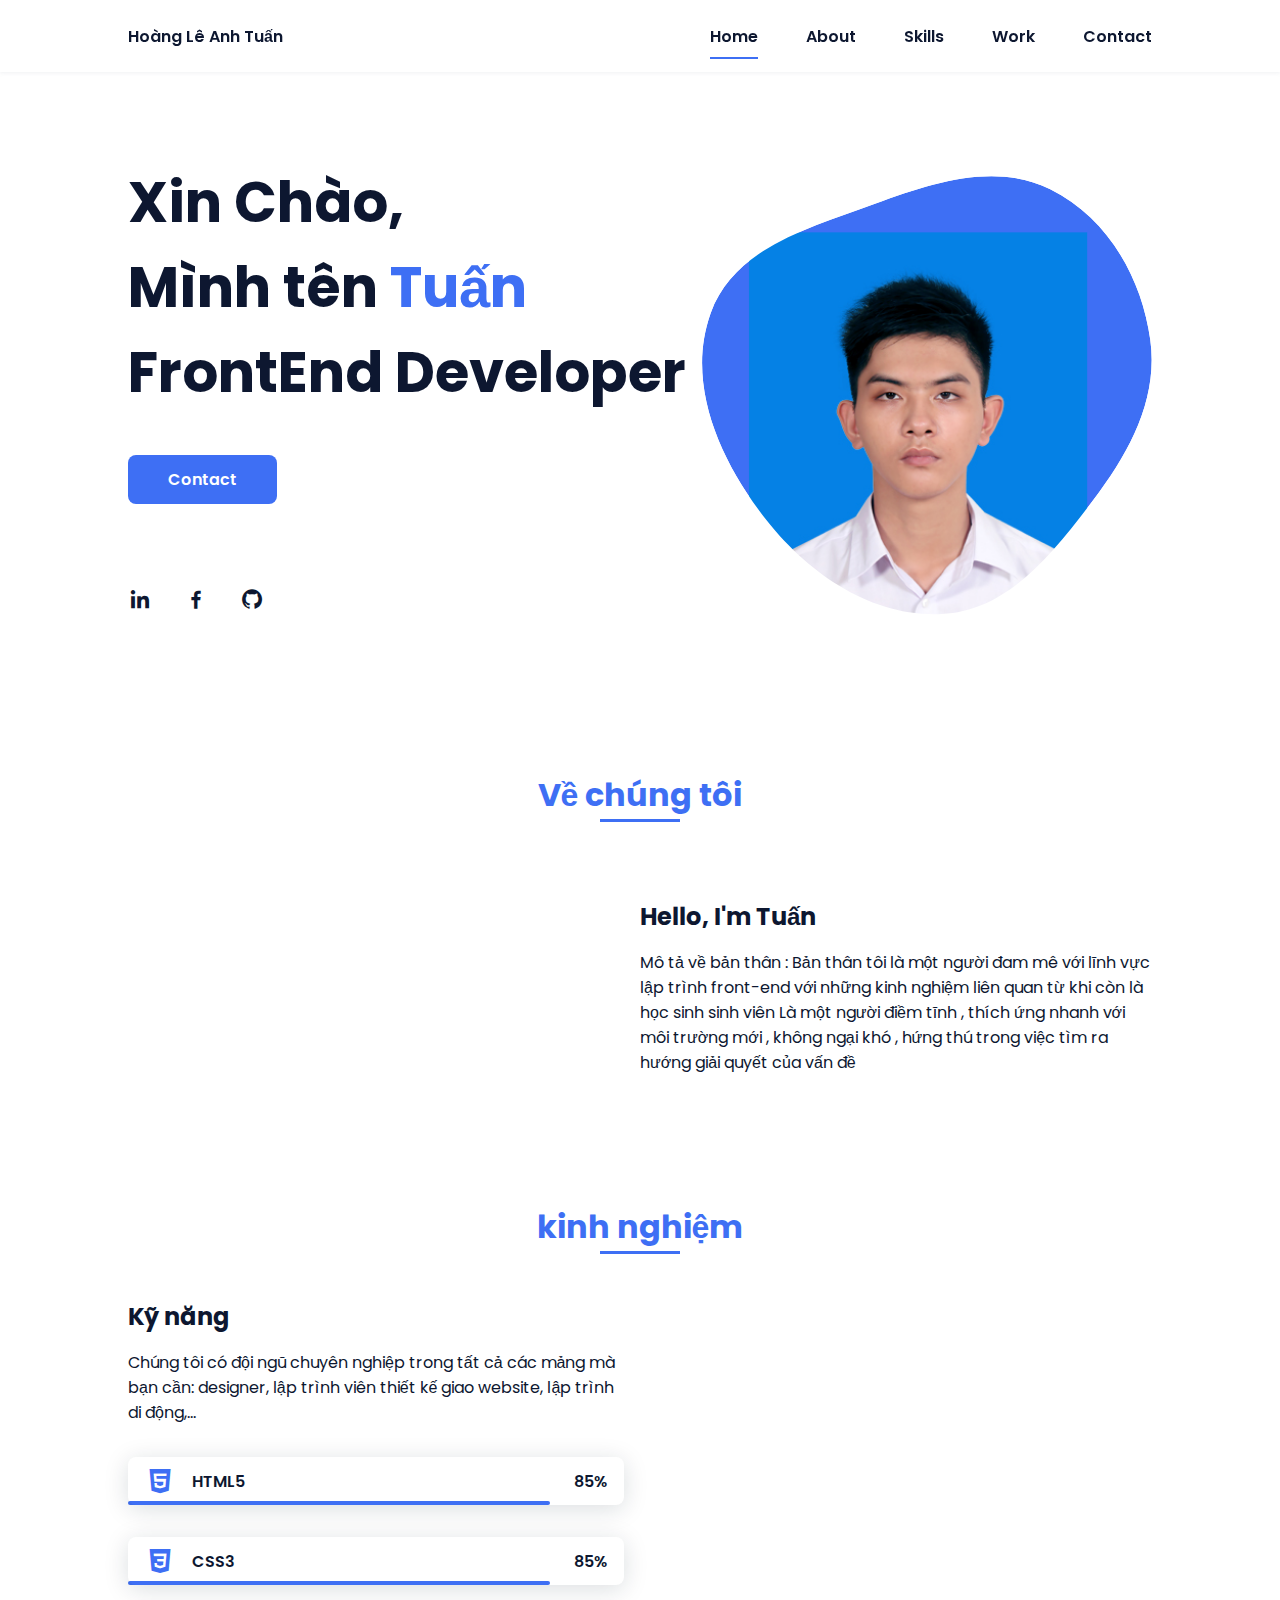
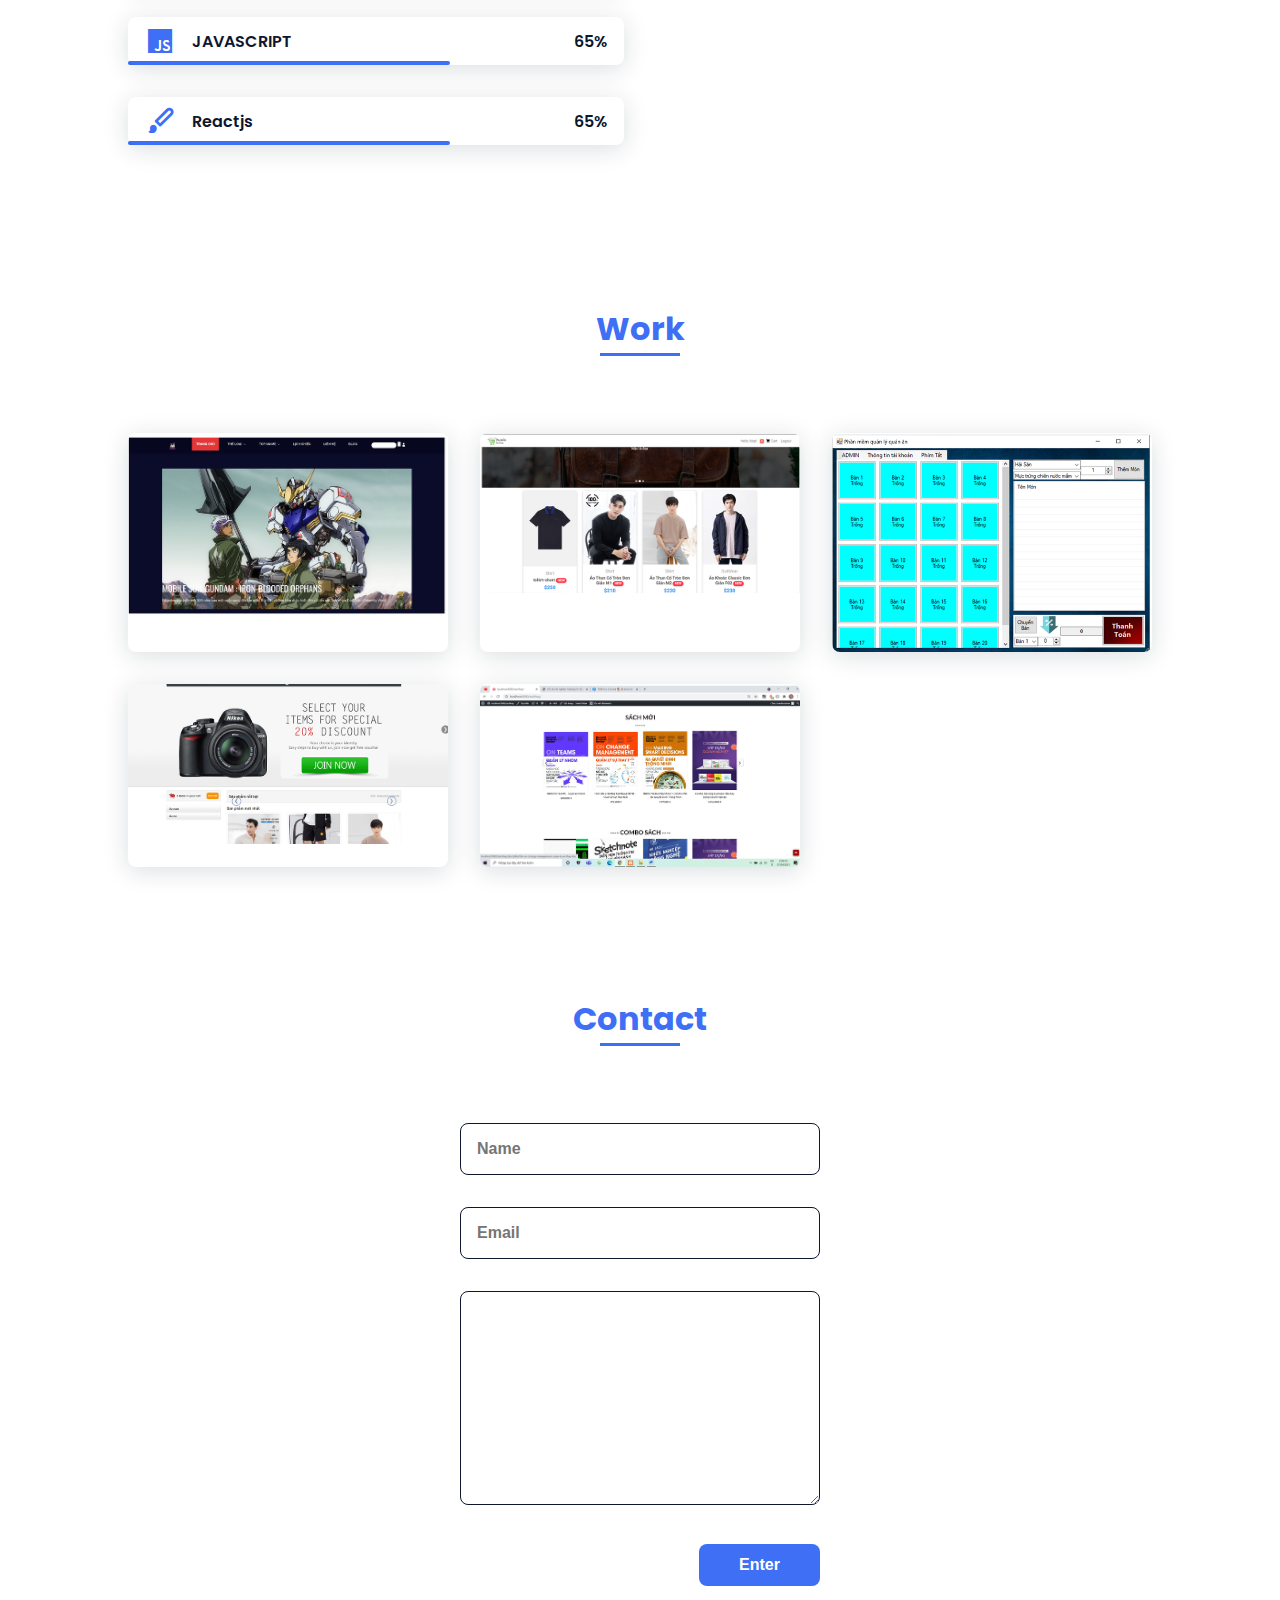
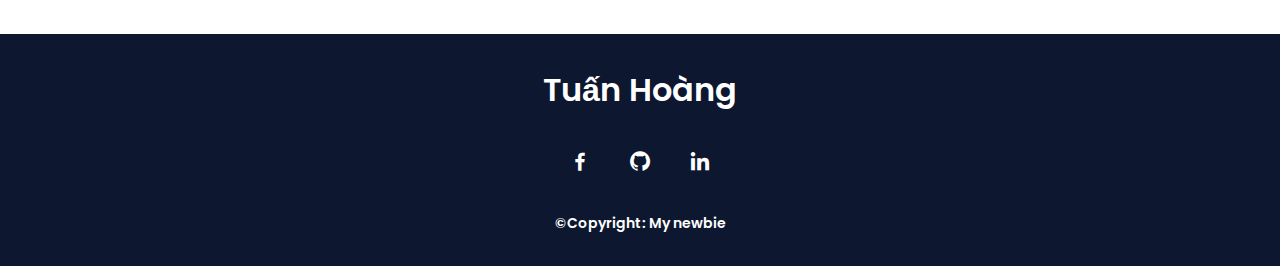
==== assets/index.html @ 3d963ea3 "fix file .html" ====
<!DOCTYPE html>
<html lang="en">
  <head>
    <meta charset="UTF-8" />
    <meta name="viewport" content="width=device-width, initial-scale=1.0" />
    <link rel="stylesheet" href="../assets/css/styles.css" />
    <link
      rel="shortcut icon"
      type="image/jpg"
      href="../assets/img/favicon.jpg"
    />
    <!-- =====BOX ICONS===== -->
    <link
      href="https://cdn.jsdelivr.net/npm/boxicons@2.0.5/css/boxicons.min.css"
      rel="stylesheet"
    />
    <title>Portfolio website complete</title>
  </head>
  <body>
    <!--===== HEADER =====-->
    <header class="l-header">
      <nav class="nav bd-grid">
        <div>
          <a href="#" class="nav__logo">Hoàng Lê Anh Tuấn</a>
        </div>

        <div class="nav__menu" id="nav-menu">
          <ul class="nav__list">
            <li class="nav__item">
              <a href="#home" class="nav__link active">Home</a>
            </li>
            <li class="nav__item">
              <a href="#about" class="nav__link">About</a>
            </li>
            <li class="nav__item">
              <a href="#skills" class="nav__link">Skills</a>
            </li>
            <li class="nav__item">
              <a href="#work" class="nav__link">Work</a>
            </li>
            <li class="nav__item">
              <a href="#contact" class="nav__link">Contact</a>
            </li>
          </ul>
        </div>

        <div class="nav__toggle" id="nav-toggle">
          <i class="bx bx-menu"></i>
        </div>
      </nav>
    </header>

    <main class="l-main">
      <!--===== HOME =====-->
      <section class="home bd-grid" id="home">
        <div class="home__data">
          <h1 class="home__title">
            Xin Chào,<br />Mình tên <span class="home__title-color">Tuấn</span
            ><br />
            FrontEnd Developer
          </h1>

          <a href="#" class="button">Contact</a>
        </div>

        <div class="home__social">
          <a
            href="https://www.linkedin.com/in/tu%E1%BA%A5n-ho%C3%A0ng-610928228/"
            class="home__social-icon"
            ><i class="bx bxl-linkedin"></i
          ></a>
          <a
            href="https://www.facebook.com/tuanbosstrum"
            class="home__social-icon"
            ><i class="bx bxl-facebook"></i
          ></a>
          <a href="https://github.com/tuanbosstrum" class="home__social-icon"
            ><i class="bx bxl-github"></i
          ></a>
        </div>

        <div class="home__img">
          <svg
            class="home__blob"
            viewBox="0 0 479 467"
            xmlns="http://www.w3.org/2000/svg"
            xmlns:xlink="http://www.w3.org/1999/xlink"
          >
            <mask id="mask0" mask-type="alpha">
              <path
                d="M9.19024 145.964C34.0253 76.5814 114.865 54.7299 184.111 29.4823C245.804 6.98884 311.86 -14.9503 370.735 14.143C431.207 44.026 467.948 107.508 477.191 174.311C485.897 237.229 454.931 294.377 416.506 344.954C373.74 401.245 326.068 462.801 255.442 466.189C179.416 469.835 111.552 422.137 65.1576 361.805C17.4835 299.81 -17.1617 219.583 9.19024 145.964Z"
              />
            </mask>
            <g mask="url(#mask0)">
              <path
                d="M9.19024 145.964C34.0253 76.5814 114.865 54.7299 184.111 29.4823C245.804 6.98884 311.86 -14.9503 370.735 14.143C431.207 44.026 467.948 107.508 477.191 174.311C485.897 237.229 454.931 294.377 416.506 344.954C373.74 401.245 326.068 462.801 255.442 466.189C179.416 469.835 111.552 422.137 65.1576 361.805C17.4835 299.81 -17.1617 219.583 9.19024 145.964Z"
              />
              <image
                class="home__blob-img"
                x="50"
                y="60"
                href="../assets/img/about.jpg"
              />
            </g>
          </svg>
        </div>
      </section>

      <!--===== ABOUT =====-->
      <section class="about section" id="about">
        <h2 class="section-title">Về chúng tôi</h2>

        <div class="about__container bd-grid">
          <div class="about__img">
            <img src="assets/img/about.jpg" alt="" />
          </div>

          <div>
            <h2 class="about__subtitle">Hello, I'm Tuấn</h2>
            <p class="about__text">
              Mô tả về bản thân : Bản thân tôi là một người đam mê với lĩnh vực
              lập trình front-end với những kinh nghiệm liên quan từ khi còn là
              học sinh sinh viên Là một người điềm tĩnh , thích ứng nhanh với
              môi trường mới , không ngại khó , hứng thú trong việc tìm ra hướng
              giải quyết của vấn đề
            </p>
          </div>
        </div>
      </section>

      <!--===== SKILLS =====-->
      <section class="skills section" id="skills">
        <h2 class="section-title">kinh nghiệm</h2>

        <div class="skills__container bd-grid">
          <div>
            <h2 class="skills__subtitle">Kỹ năng</h2>
            <p class="skills__text">
              Chúng tôi có đội ngũ chuyên nghiệp trong tất cả các mảng mà bạn
              cần: designer, lập trình viên thiết kế giao website, lập trình di
              động,...
            </p>
            <div class="skills__data">
              <div class="skills__names">
                <i class="bx bxl-html5 skills__icon"></i>
                <span class="skills__name">HTML5</span>
              </div>
              <div class="skills__bar skills__html"></div>
              <div>
                <span class="skills__percentage">85%</span>
              </div>
            </div>
            <div class="skills__data">
              <div class="skills__names">
                <i class="bx bxl-css3 skills__icon"></i>
                <span class="skills__name">CSS3</span>
              </div>
              <div class="skills__bar skills__css"></div>
              <div>
                <span class="skills__percentage">85%</span>
              </div>
            </div>
            <div class="skills__data">
              <div class="skills__names">
                <i class="bx bxl-javascript skills__icon"></i>
                <span class="skills__name">JAVASCRIPT</span>
              </div>
              <div class="skills__bar skills__js"></div>
              <div>
                <span class="skills__percentage">65%</span>
              </div>
            </div>
            <div class="skills__data">
              <div class="skills__names">
                <i class="bx bxs-paint skills__icon"></i>
                <span class="skills__name">Reactjs</span>
              </div>
              <div class="skills__bar skills__ux"></div>
              <div>
                <span class="skills__percentage">65%</span>
              </div>
            </div>
          </div>

          <div>
            <img src="../assets/img/work3.jpg" alt="" class="skills__img" />
          </div>
        </div>
      </section>

      <!--===== WORK =====-->
      <section class="work section" id="work">
        <h2 class="section-title">Work</h2>

        <div class="work__container bd-grid">
          <a href="https://github.com/Web-Anime" class="work__img">
            <img src="../assets/img/work1.png" alt="" />
          </a>
          <a
            href="https://github.com/tuanbosstrum/project-kt-python"
            class="work__img"
          >
            <img src="../assets/img/work2.png" alt="" />
          </a>
          <a href="https://github.com/tuanbosstrum/C-sharp" class="work__img">
            <img src="../assets/img/work3.png" alt="" />
          </a>
          <a
            href="https://github.com/tuanbosstrum/C-sharp-ASP-ENTITY-FRAMEWORK-CORE"
            class="work__img"
          >
            <img src="../assets/img/work4.png" alt="" />
          </a>
          <a
            href="https://github.com/tuanbosstrum/doanwordpress"
            class="work__img"
          >
            <img src="../assets/img/work5.png" alt="" />
          </a>
        </div>
      </section>

      <!--===== CONTACT =====-->
      <section class="contact section" id="contact">
        <h2 class="section-title">Contact</h2>

        <div class="contact__container bd-grid">
          <form action="" class="contact__form">
            <input type="text" placeholder="Name" class="contact__input" />
            <input type="mail" placeholder="Email" class="contact__input" />
            <textarea
              name=""
              id=""
              cols="0"
              rows="10"
              class="contact__input"
            ></textarea>
            <input type="button" value="Enter" class="contact__button button" />
          </form>
        </div>
      </section>
    </main>

    <!--===== FOOTER =====-->
    <footer class="footer">
      <p class="footer__title">Tuấn Hoàng</p>
      <div class="footer__social">
        <a href="https://www.facebook.com/tuanbosstrum" class="footer__icon"
          ><i class="bx bxl-facebook"></i
        ></a>
        <a href="https://github.com/tuanbosstrum" class="footer__icon"
          ><i class="bx bxl-github"></i
        ></a>
        <a
          href="https://www.linkedin.com/in/tu%E1%BA%A5n-ho%C3%A0ng-610928228/"
          class="footer__icon"
          ><i class="bx bxl-linkedin"></i
        ></a>
      </div>
      <p class="footer__copy">&#169;Copyright: My newbie</p>
    </footer>

    <!--===== SCROLL REVEAL =====-->
    <script src="https://unpkg.com/scrollreveal"></script>

    <!--===== MAIN JS =====-->
    <script src="./assets/js/main.js"></script>
  </body>
</html>
---- assets/css/styles.css ----
/*===== GOOGLE FONTS =====*/
@import url("https://fonts.googleapis.com/css2?family=Poppins:wght@400;600;700&display=swap");

/*===== VARIABLES CSS =====*/
:root {
  --header-height: 3rem;
  --font-semi: 600;
  /*===== Colores =====*/
  /*Purple 260 - Red 355 - Blue 224 - Pink 340*/
  /* HSL color mode */
  --hue-color: 224;
  --first-color: hsl(var(--hue-color), 89%, 60%);
  --second-color: hsl(var(--hue-color), 56%, 12%);
  /*===== Fuente y tipografia =====*/
  --body-font: 'Poppins', sans-serif;
  --big-font-size: 2rem;
  --h2-font-size: 1.25rem;
  --normal-font-size: .938rem;
  --smaller-font-size: .75rem;
  /*===== Margenes =====*/
  --mb-2: 1rem;
  --mb-4: 2rem;
  --mb-5: 2.5rem;
  --mb-6: 3rem;
  /*===== z index =====*/
  --z-back: -10;
  --z-fixed: 100;
}

@media screen and (min-width: 968px) {
  :root {
    --big-font-size: 3.5rem;
    --h2-font-size: 2rem;
    --normal-font-size: 1rem;
    --smaller-font-size: .875rem;
  }
}

/*===== BASE =====*/
*,
::before,
::after {
  box-sizing: border-box;
}

html {
  scroll-behavior: smooth;
}

body {
  margin: var(--header-height) 0 0 0;
  font-family: var(--body-font);
  font-size: var(--normal-font-size);
  color: var(--second-color);
}

h1,
h2,
p {
  margin: 0;
}

ul {
  margin: 0;
  padding: 0;
  list-style: none;
}

a {
  text-decoration: none;
}

img {
  max-width: 100%;
  height: auto;
  display: block;
}

/*===== CLASS CSS ===== */
.section-title {
  position: relative;
  font-size: var(--h2-font-size);
  color: var(--first-color);
  margin-top: var(--mb-2);
  margin-bottom: var(--mb-4);
  text-align: center;
}

.section-title::after {
  position: absolute;
  content: '';
  width: 64px;
  height: 0.18rem;
  left: 0;
  right: 0;
  margin: auto;
  top: 2rem;
  background-color: var(--first-color);
}

.section {
  padding-top: 3rem;
  padding-bottom: 2rem;
}

/*===== LAYOUT =====*/
.bd-grid {
  max-width: 1024px;
  display: grid;
  margin-left: var(--mb-2);
  margin-right: var(--mb-2);
}

.l-header {
  width: 100%;
  position: fixed;
  top: 0;
  left: 0;
  z-index: var(--z-fixed);
  background-color: #fff;
  box-shadow: 0 1px 4px rgba(146, 161, 176, 0.15);
}

/*===== NAV =====*/
.nav {
  height: var(--header-height);
  display: flex;
  justify-content: space-between;
  align-items: center;
  font-weight: var(--font-semi);
}

@media screen and (max-width: 767px) {
  .nav__menu {
    position: fixed;
    top: var(--header-height);
    right: -100%;
    width: 80%;
    height: 100%;
    padding: 2rem;
    background-color: var(--second-color);
    transition: .5s;
  }
}

.nav__item {
  margin-bottom: var(--mb-4);
}

.nav__link {
  position: relative;
  color: #fff;
}

.nav__link:hover {
  position: relative;
}

.nav__link:hover::after {
  position: absolute;
  content: '';
  width: 100%;
  height: 0.18rem;
  left: 0;
  top: 2rem;
  background-color: var(--first-color);
}

.nav__logo {
  color: var(--second-color);
}

.nav__toggle {
  color: var(--second-color);
  font-size: 1.5rem;
  cursor: pointer;
}

/*Active menu*/
.active::after {
  position: absolute;
  content: '';
  width: 100%;
  height: 0.18rem;
  left: 0;
  top: 2rem;
  background-color: var(--first-color);
}

/*=== Show menu ===*/
.show {
  right: 0;
}

/*===== HOME =====*/
.home {
  position: relative;
  row-gap: 5rem;
  padding: 4rem 0 5rem;
}

.home__data {
  align-self: center;
}

.home__title {
  font-size: var(--big-font-size);
  margin-bottom: var(--mb-5);
}

.home__title-color {
  color: var(--first-color);
}

.home__social {
  display: flex;
  flex-direction: column;
}

.home__social-icon {
  width: max-content;
  margin-bottom: var(--mb-2);
  font-size: 1.5rem;
  color: var(--second-color);
}

.home__social-icon:hover {
  color: var(--first-color);
}

.home__img {
  position: absolute;
  right: 0;
  bottom: 0;
  width: 260px;
}

.home__blob {
  fill: var(--first-color);
}

.home__blob-img {
  width: 360px;
}

/*BUTTONS*/
.button {
  display: inline-block;
  background-color: var(--first-color);
  color: #fff;
  padding: .75rem 2.5rem;
  font-weight: var(--font-semi);
  border-radius: .5rem;
  transition: .3s;
}

.button:hover {
  box-shadow: 0px 10px 36px rgba(0, 0, 0, 0.15);
}

/* ===== ABOUT =====*/
.about__container {
  row-gap: 2rem;
  text-align: center;
}

.about__subtitle {
  margin-bottom: var(--mb-2);
}

.about__img {
  justify-self: center;
}

.about__img img {
  width: 200px;
  border-radius: .5rem;
}

/* ===== SKILLS =====*/
.skills__container {
  row-gap: 2rem;
  text-align: center;
}

.skills__subtitle {
  margin-bottom: var(--mb-2);
}

.skills__text {
  margin-bottom: var(--mb-4);
}

.skills__data {
  display: flex;
  justify-content: space-between;
  align-items: center;
  position: relative;
  font-weight: var(--font-semi);
  padding: .5rem 1rem;
  margin-bottom: var(--mb-4);
  border-radius: .5rem;
  box-shadow: 0px 4px 25px rgba(14, 36, 49, 0.15);
}

.skills__icon {
  font-size: 2rem;
  margin-right: var(--mb-2);
  color: var(--first-color);
}

.skills__names {
  display: flex;
  align-items: center;
}

.skills__bar {
  position: absolute;
  left: 0;
  bottom: 0;
  background-color: var(--first-color);
  height: .25rem;
  border-radius: .5rem;
  z-index: var(--z-back);
}

.skills__html {
  width: 85%;
}

.skills__css {
  width: 85%;
}

.skills__js {
  width: 65%;
}

.skills__ux {
  width: 65%;
}

.skills__img {
  border-radius: .5rem;
}

/* ===== WORK =====*/
.work__container {
  row-gap: 2rem;
}

.work__img {
  box-shadow: 0px 4px 25px rgba(14, 36, 49, 0.15);
  border-radius: .5rem;
  overflow: hidden;
}

.work__img img {
  transition: 1s;
}

.work__img img:hover {
  transform: scale(1.1);
}

/* ===== CONTACT =====*/
.contact__input {
  width: 100%;
  font-size: var(--normal-font-size);
  font-weight: var(--font-semi);
  padding: 1rem;
  border-radius: .5rem;
  border: 1.5px solid var(--second-color);
  outline: none;
  margin-bottom: var(--mb-4);
}

.contact__button {
  display: block;
  border: none;
  outline: none;
  font-size: var(--normal-font-size);
  cursor: pointer;
  margin-left: auto;
}

/* ===== FOOTER =====*/
.footer {
  background-color: var(--second-color);
  color: #fff;
  text-align: center;
  font-weight: var(--font-semi);
  padding: 2rem 0;
}

.footer__title {
  font-size: 2rem;
  margin-bottom: var(--mb-4);
}

.footer__social {
  margin-bottom: var(--mb-4);
}

.footer__icon {
  font-size: 1.5rem;
  color: #fff;
  margin: 0 var(--mb-2);
}

.footer__copy {
  font-size: var(--smaller-font-size);
}

/* ===== MEDIA QUERIES=====*/
@media screen and (max-width: 320px) {
  .home {
    row-gap: 2rem;
  }

  .home__img {
    width: 200px;
  }
}

@media screen and (min-width: 576px) {
  .home {
    padding: 4rem 0 2rem;
  }

  .home__social {
    padding-top: 0;
    padding-bottom: 2.5rem;
    flex-direction: row;
    align-self: flex-end;
  }

  .home__social-icon {
    margin-bottom: 0;
    margin-right: var(--mb-4);
  }

  .home__img {
    width: 300px;
    bottom: 25%;
  }

  .about__container {
    grid-template-columns: repeat(2, 1fr);
    align-items: center;
    text-align: initial;
  }

  .skills__container {
    grid-template-columns: .7fr;
    justify-content: center;
    column-gap: 1rem;
  }

  .work__container {
    grid-template-columns: repeat(2, 1fr);
    column-gap: 2rem;
    padding-top: 2rem;
  }

  .contact__form {
    width: 360px;
    padding-top: 2rem;
  }

  .contact__container {
    justify-items: center;
  }
}

@media screen and (min-width: 768px) {
  body {
    margin: 0;
  }

  .section {
    padding-top: 4rem;
    padding-bottom: 3rem;
  }

  .section-title {
    margin-bottom: var(--mb-6);
  }

  .section-title::after {
    width: 80px;
    top: 3rem;
  }

  .nav {
    height: calc(var(--header-height) + 1.5rem);
  }

  .nav__list {
    display: flex;
    padding-top: 0;
  }

  .nav__item {
    margin-left: var(--mb-6);
    margin-bottom: 0;
  }

  .nav__toggle {
    display: none;
  }

  .nav__link {
    color: var(--second-color);
  }

  .home {
    padding: 8rem 0 2rem;
  }

  .home__img {
    width: 400px;
    bottom: 10%;
  }

  .about__container {
    padding-top: 2rem;
  }

  .about__img img {
    width: 300px;
  }

  .skills__container {
    grid-template-columns: repeat(2, 1fr);
    column-gap: 2rem;
    align-items: center;
    text-align: initial;
  }

  .work__container {
    grid-template-columns: repeat(3, 1fr);
    column-gap: 2rem;
  }
}

@media screen and (min-width: 992px) {
  .bd-grid {
    margin-left: auto;
    margin-right: auto;
  }

  .home {
    padding: 10rem 0 2rem;
  }

  .home__img {
    width: 450px;
  }
}
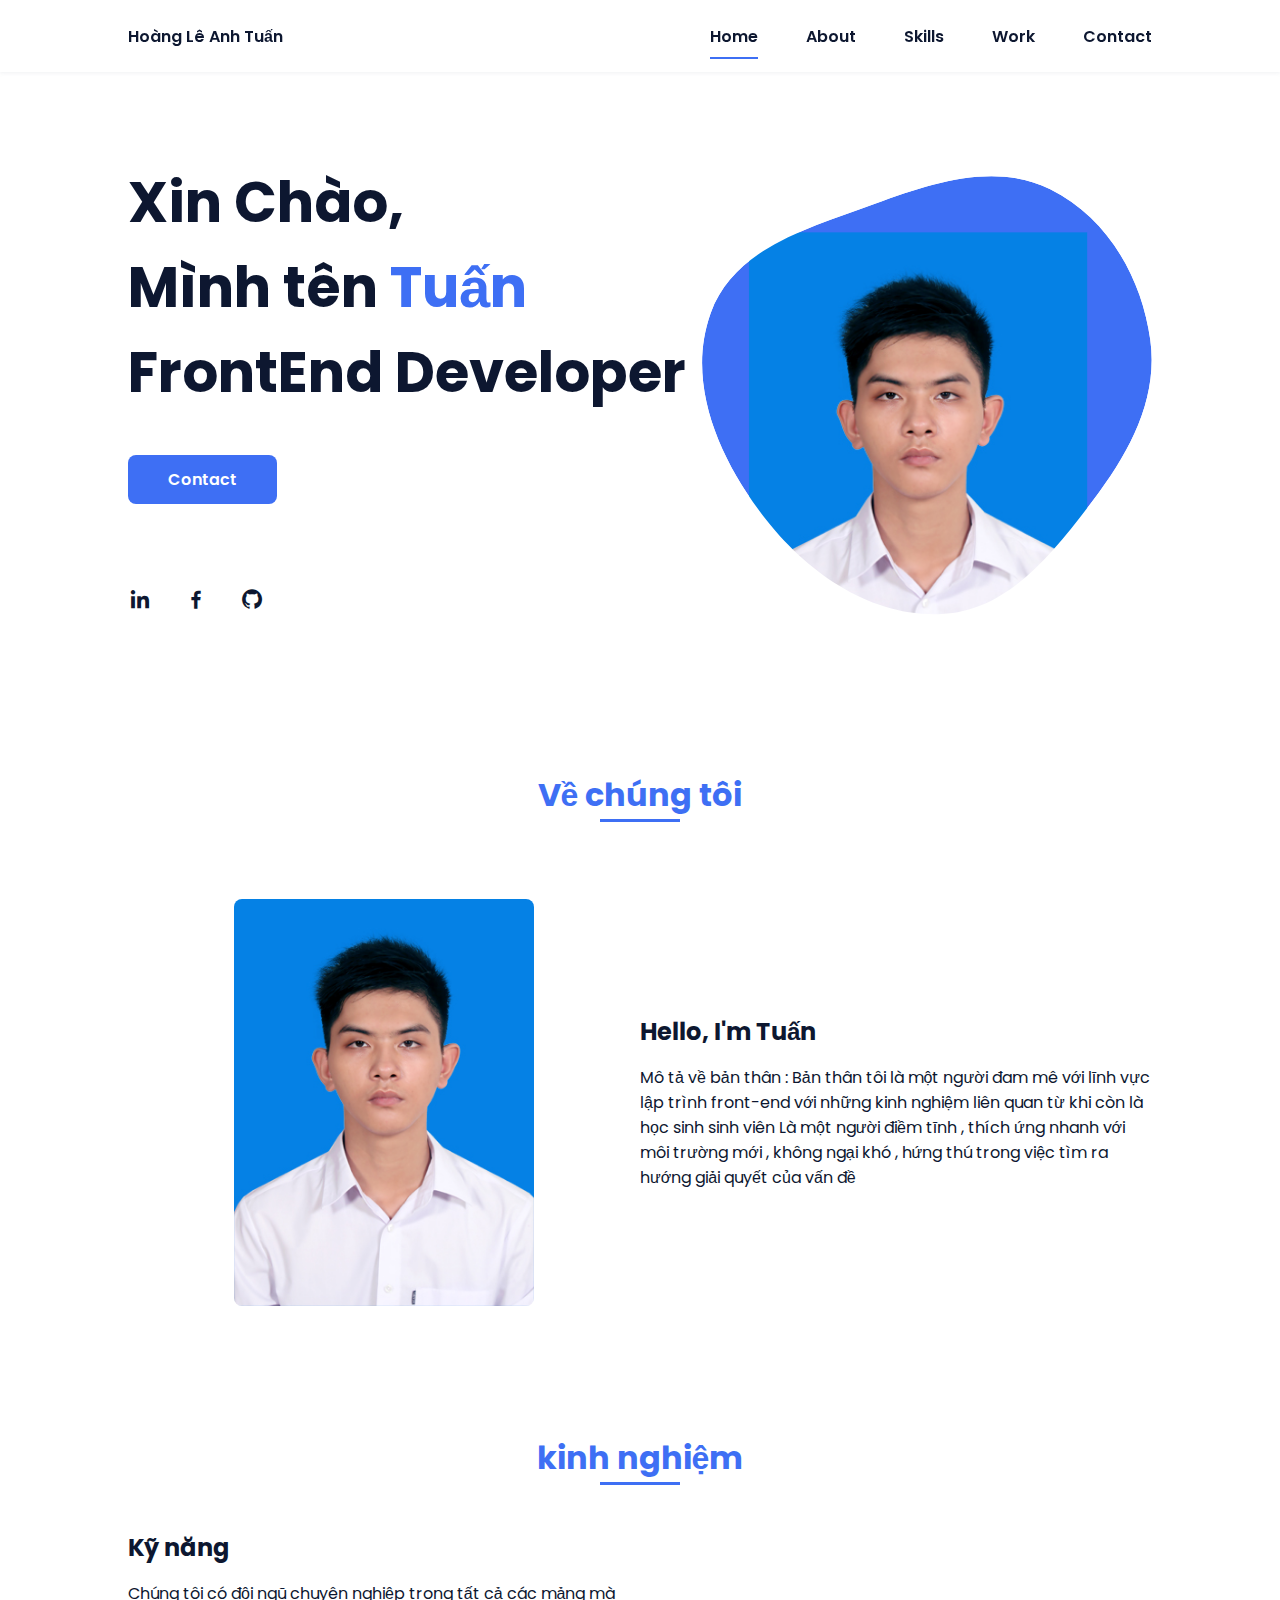
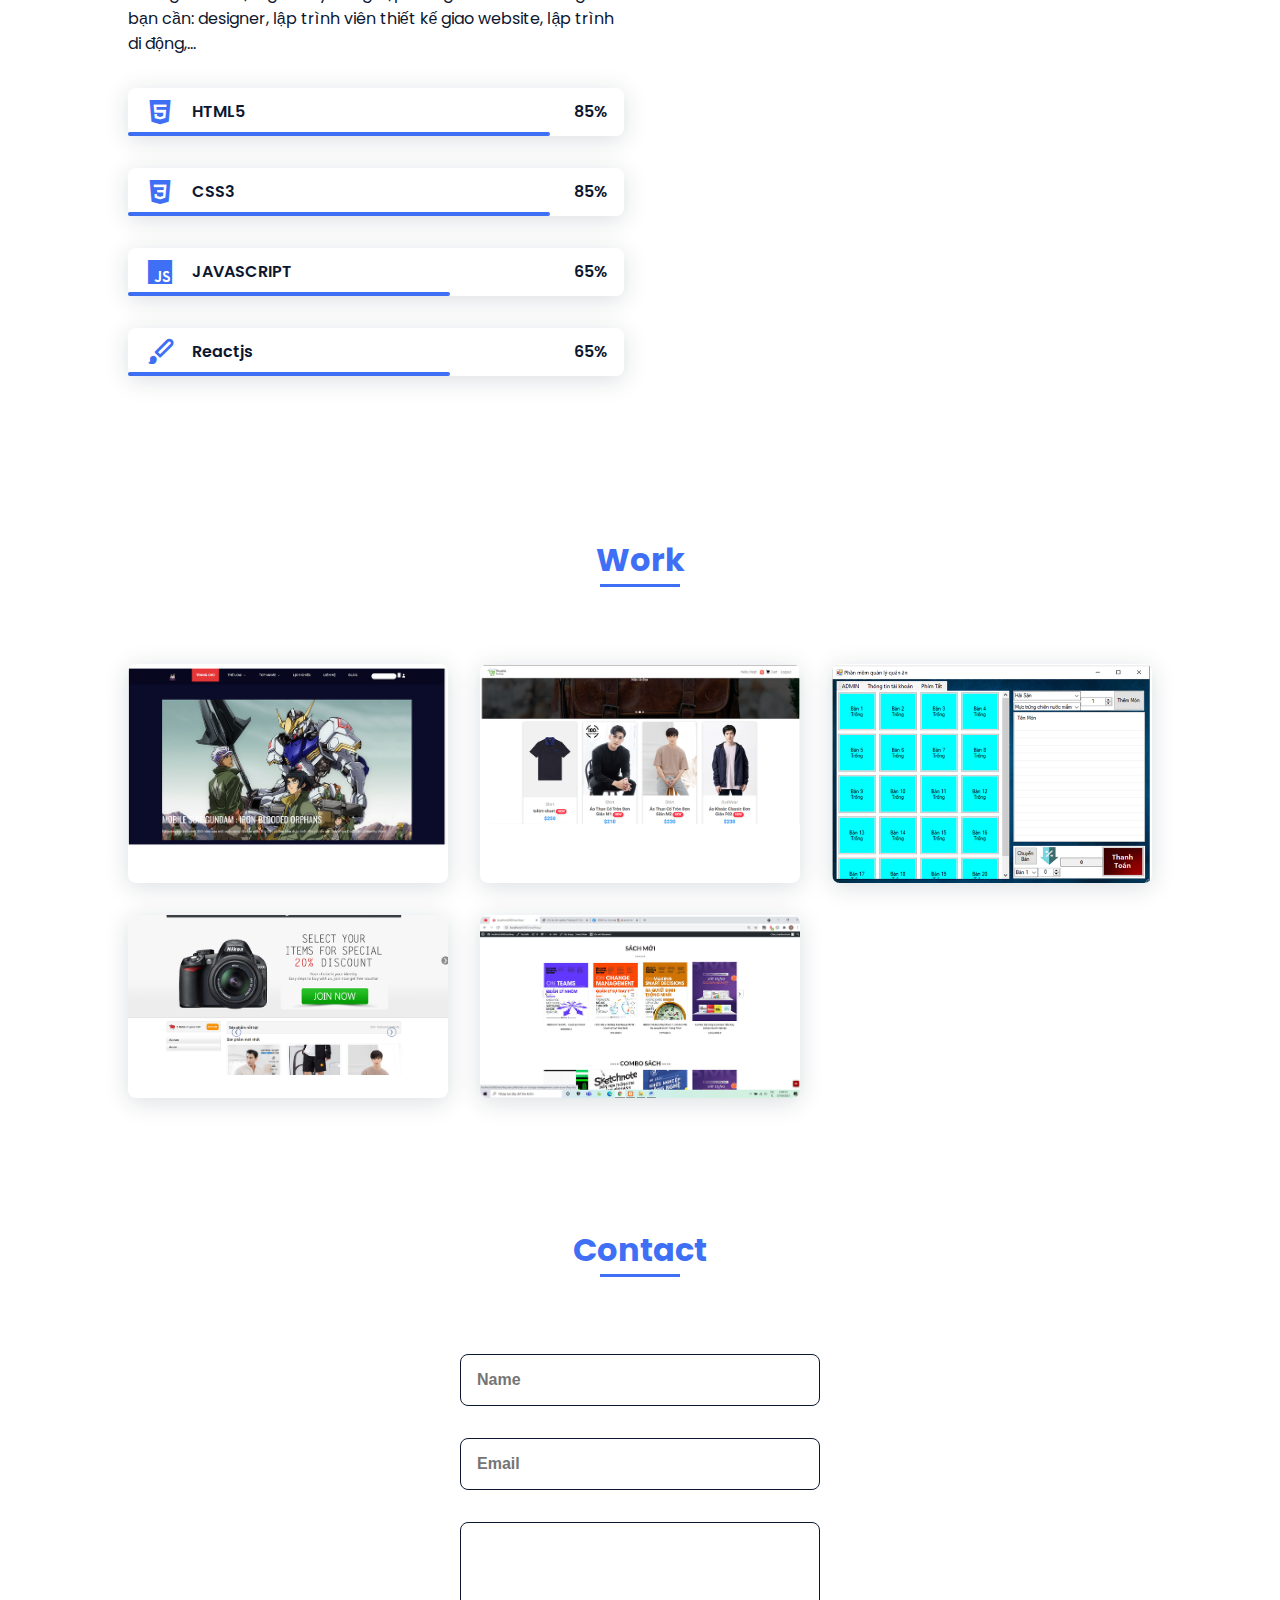
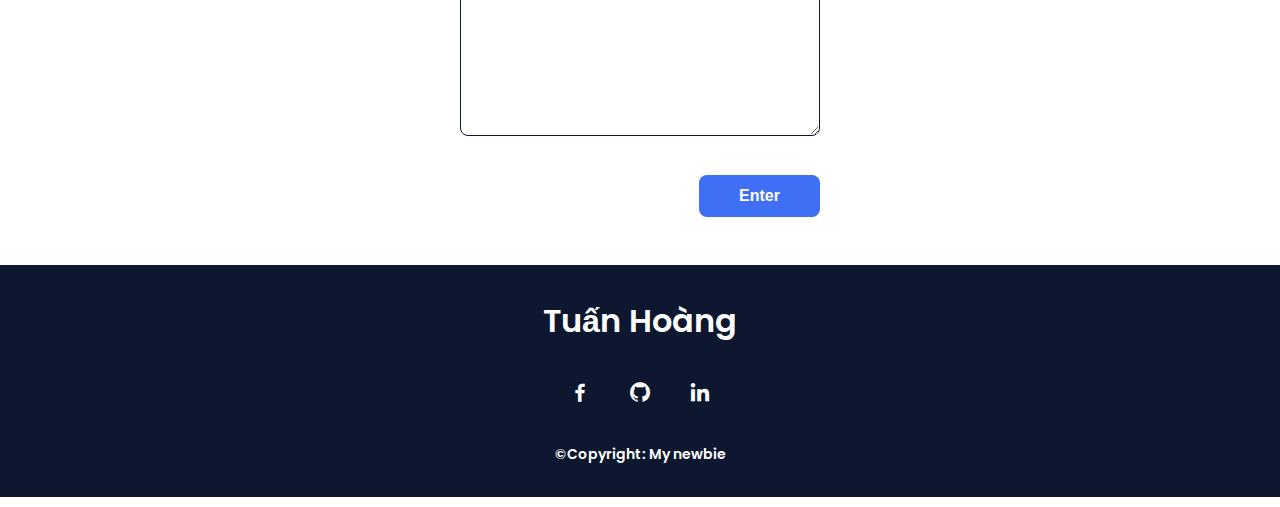
==== commit fba9884d: "fix link" ====
--- a/assets/index.html
+++ b/assets/index.html
@@ -7,7 +7,7 @@
     <link
       rel="shortcut icon"
       type="image/jpg"
-      href="../assets/img/favicon.jpg"
+      href="./assets/img/favicon.jpg"
     />
     <!-- =====BOX ICONS===== -->
     <link
@@ -112,7 +112,7 @@
 
         <div class="about__container bd-grid">
           <div class="about__img">
-            <img src="assets/img/about.jpg" alt="" />
+            <img src="../assets/img/about.jpg" alt="" />
           </div>
 
           <div>
@@ -264,6 +264,6 @@
     <script src="https://unpkg.com/scrollreveal"></script>
 
     <!--===== MAIN JS =====-->
-    <script src="./assets/js/main.js"></script>
+    <script src="js/main.js"></script>
   </body>
 </html>
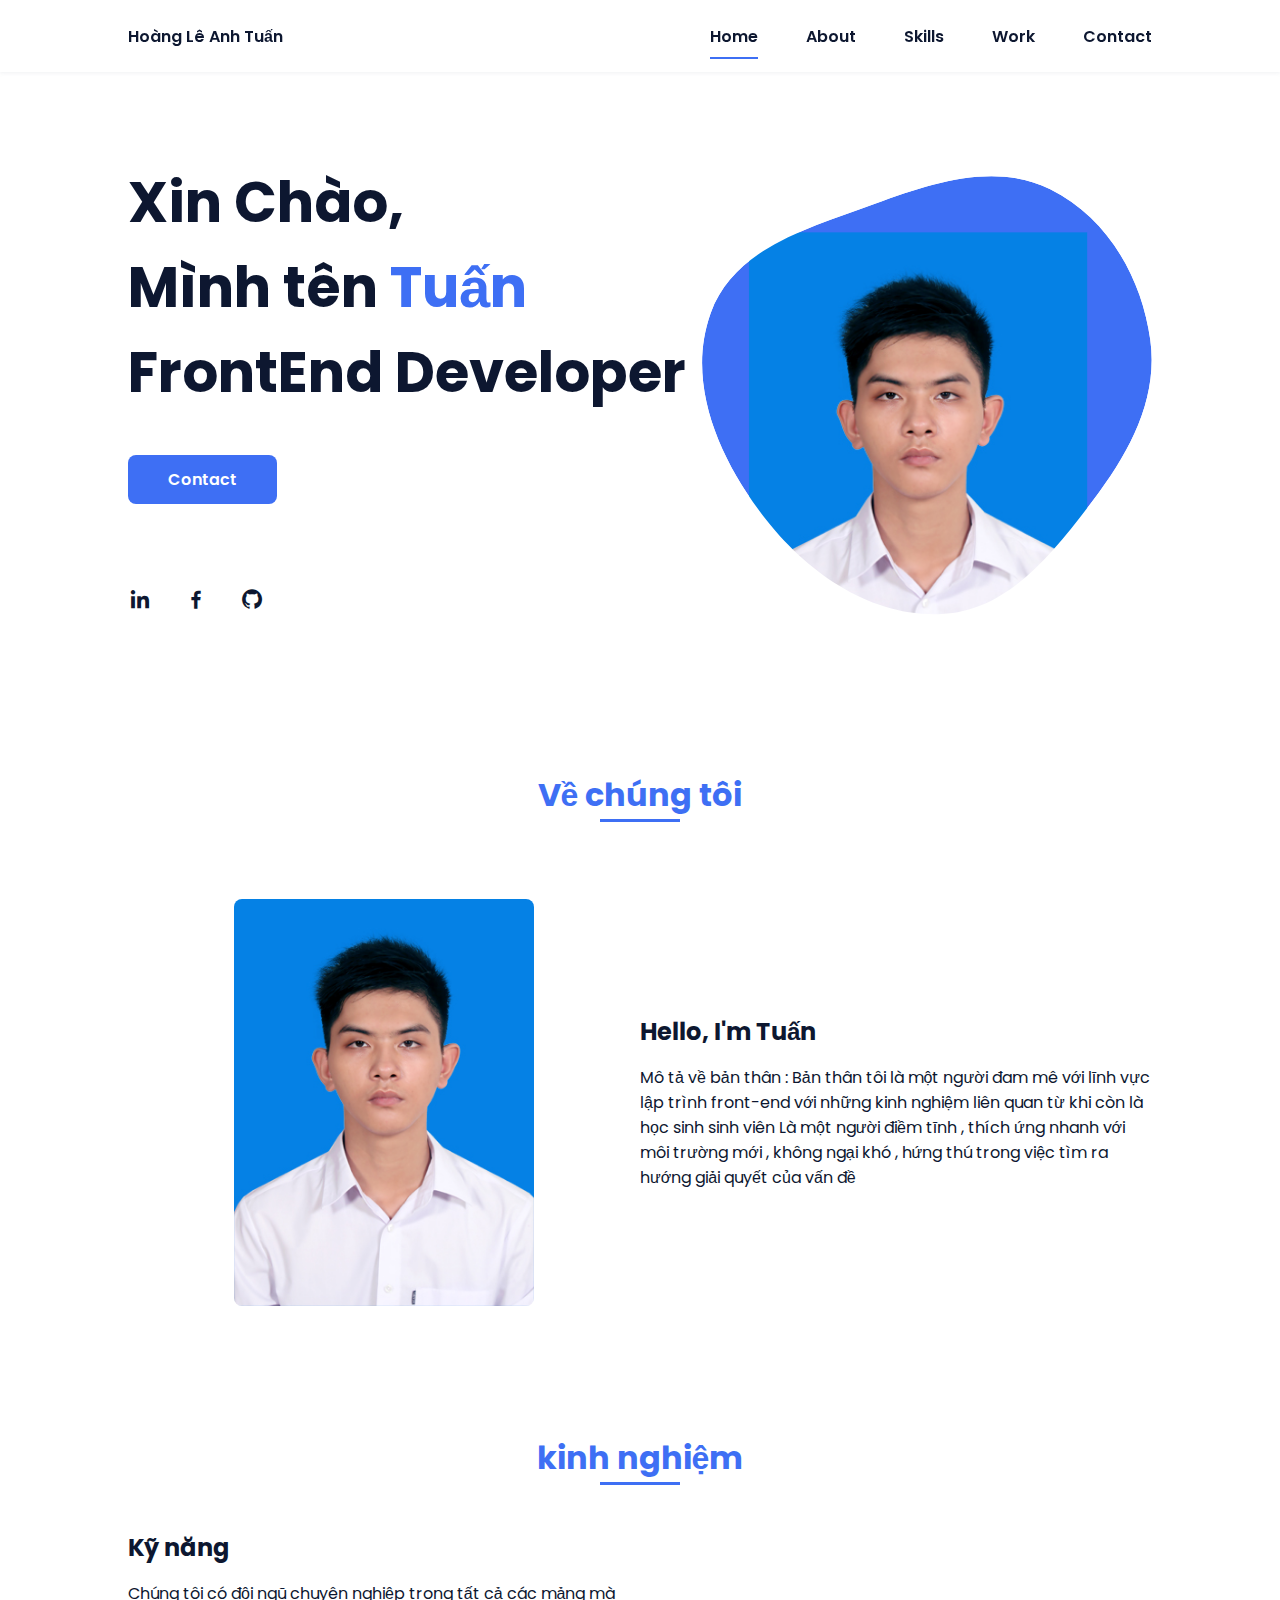
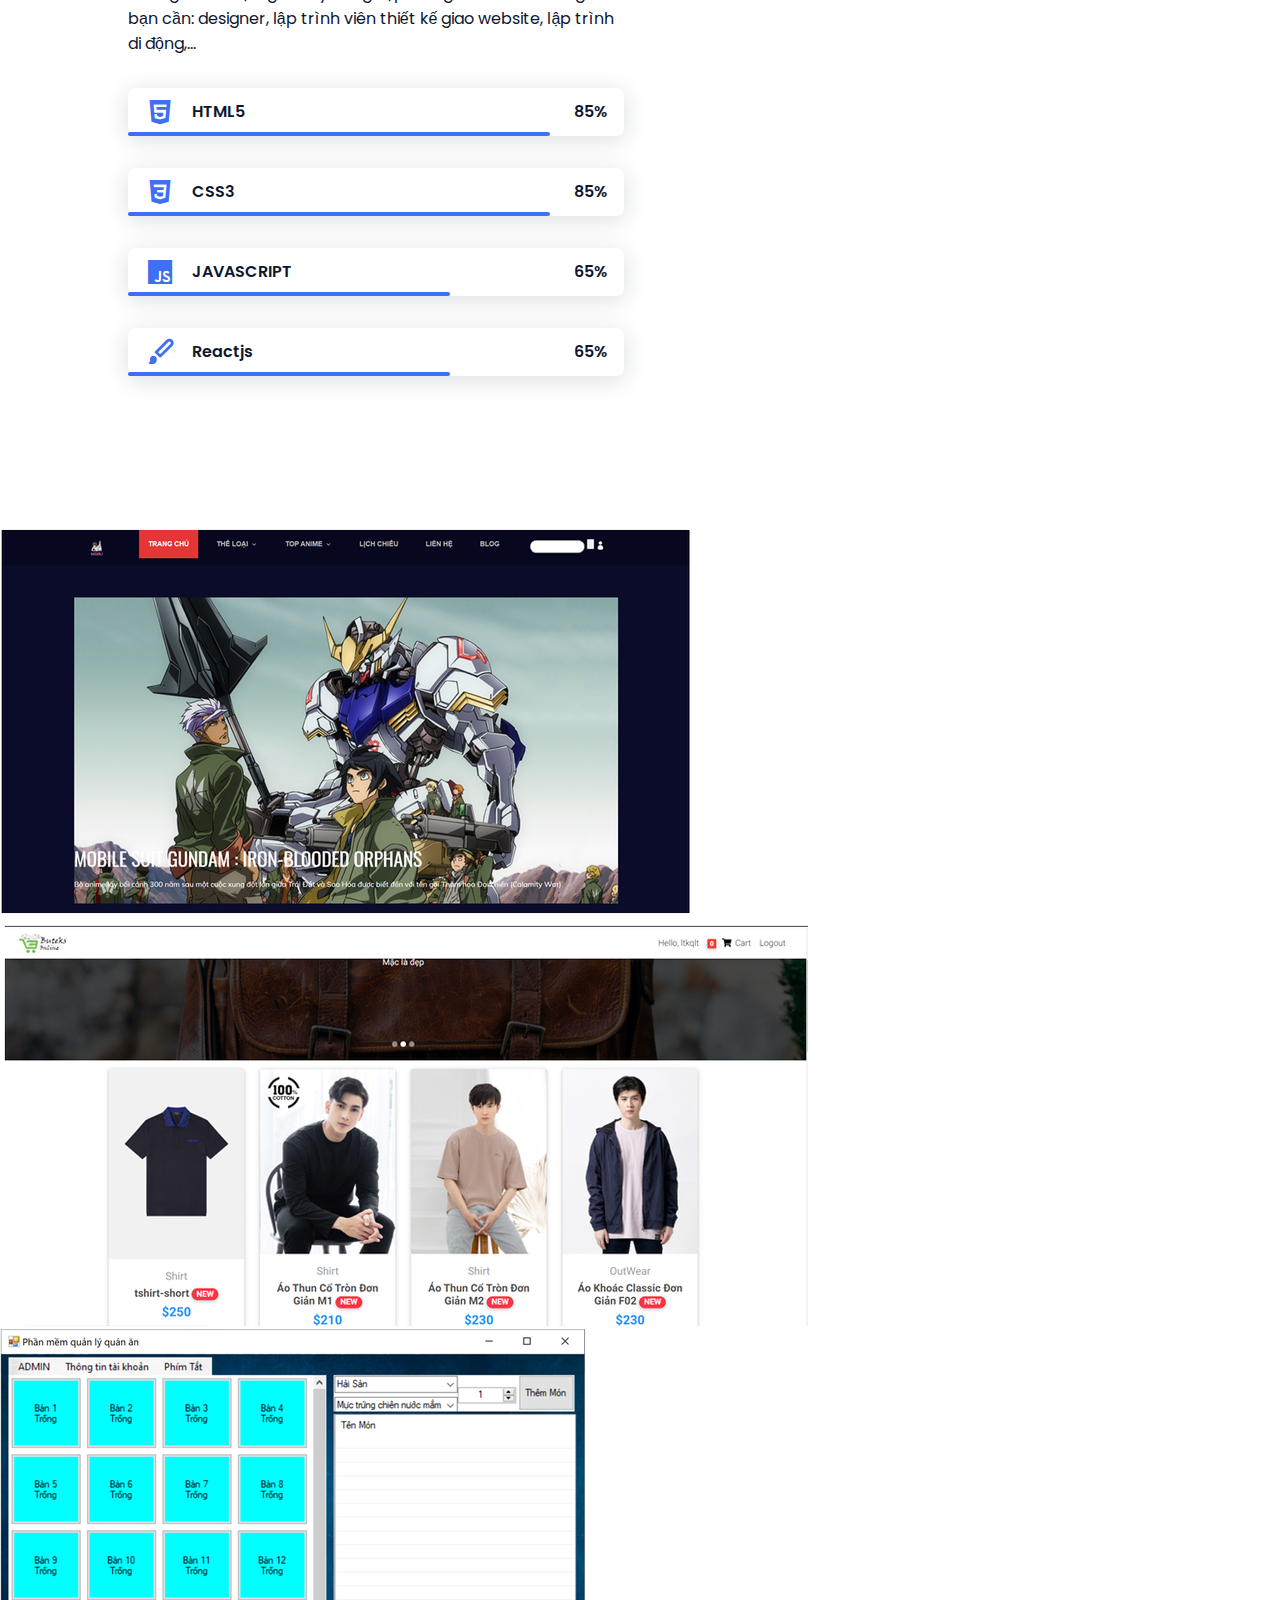
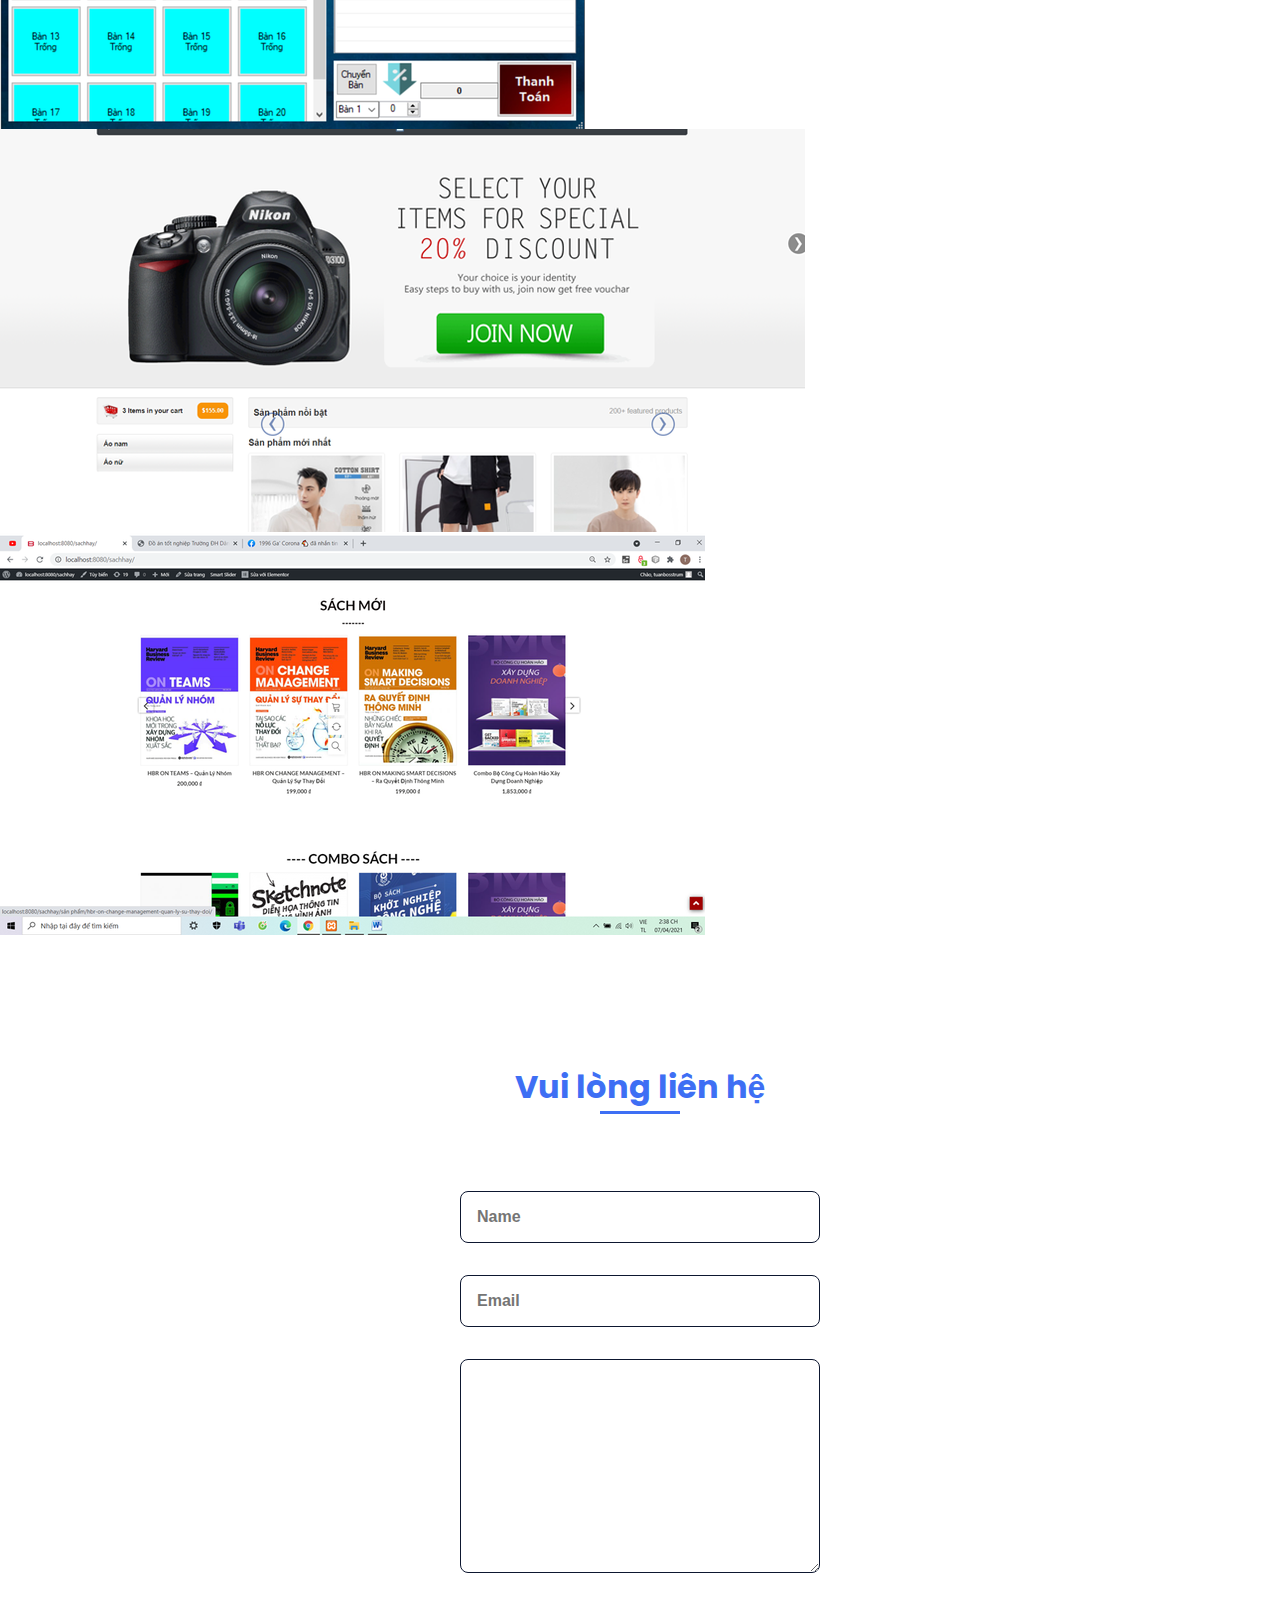
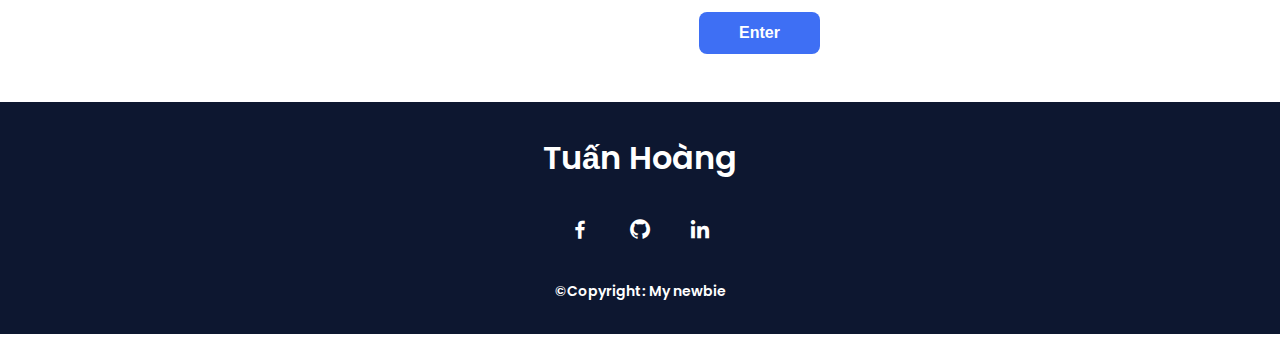
==== commit 48402a3d: "chú thích" ====
--- a/assets/index.html
+++ b/assets/index.html
@@ -190,7 +190,7 @@
 
       <!--===== WORK =====-->
       <section class="work section" id="work">
-        <h2 class="section-title">Work</h2>
+        <h2 class="section-title>Dự Án đã làm</h2>
 
         <div class="work__container bd-grid">
           <a href="https://github.com/Web-Anime" class="work__img">
@@ -222,7 +222,7 @@
 
       <!--===== CONTACT =====-->
       <section class="contact section" id="contact">
-        <h2 class="section-title">Contact</h2>
+        <h2 class="section-title">Vui lòng liên hệ</h2>
 
         <div class="contact__container bd-grid">
           <form action="" class="contact__form">
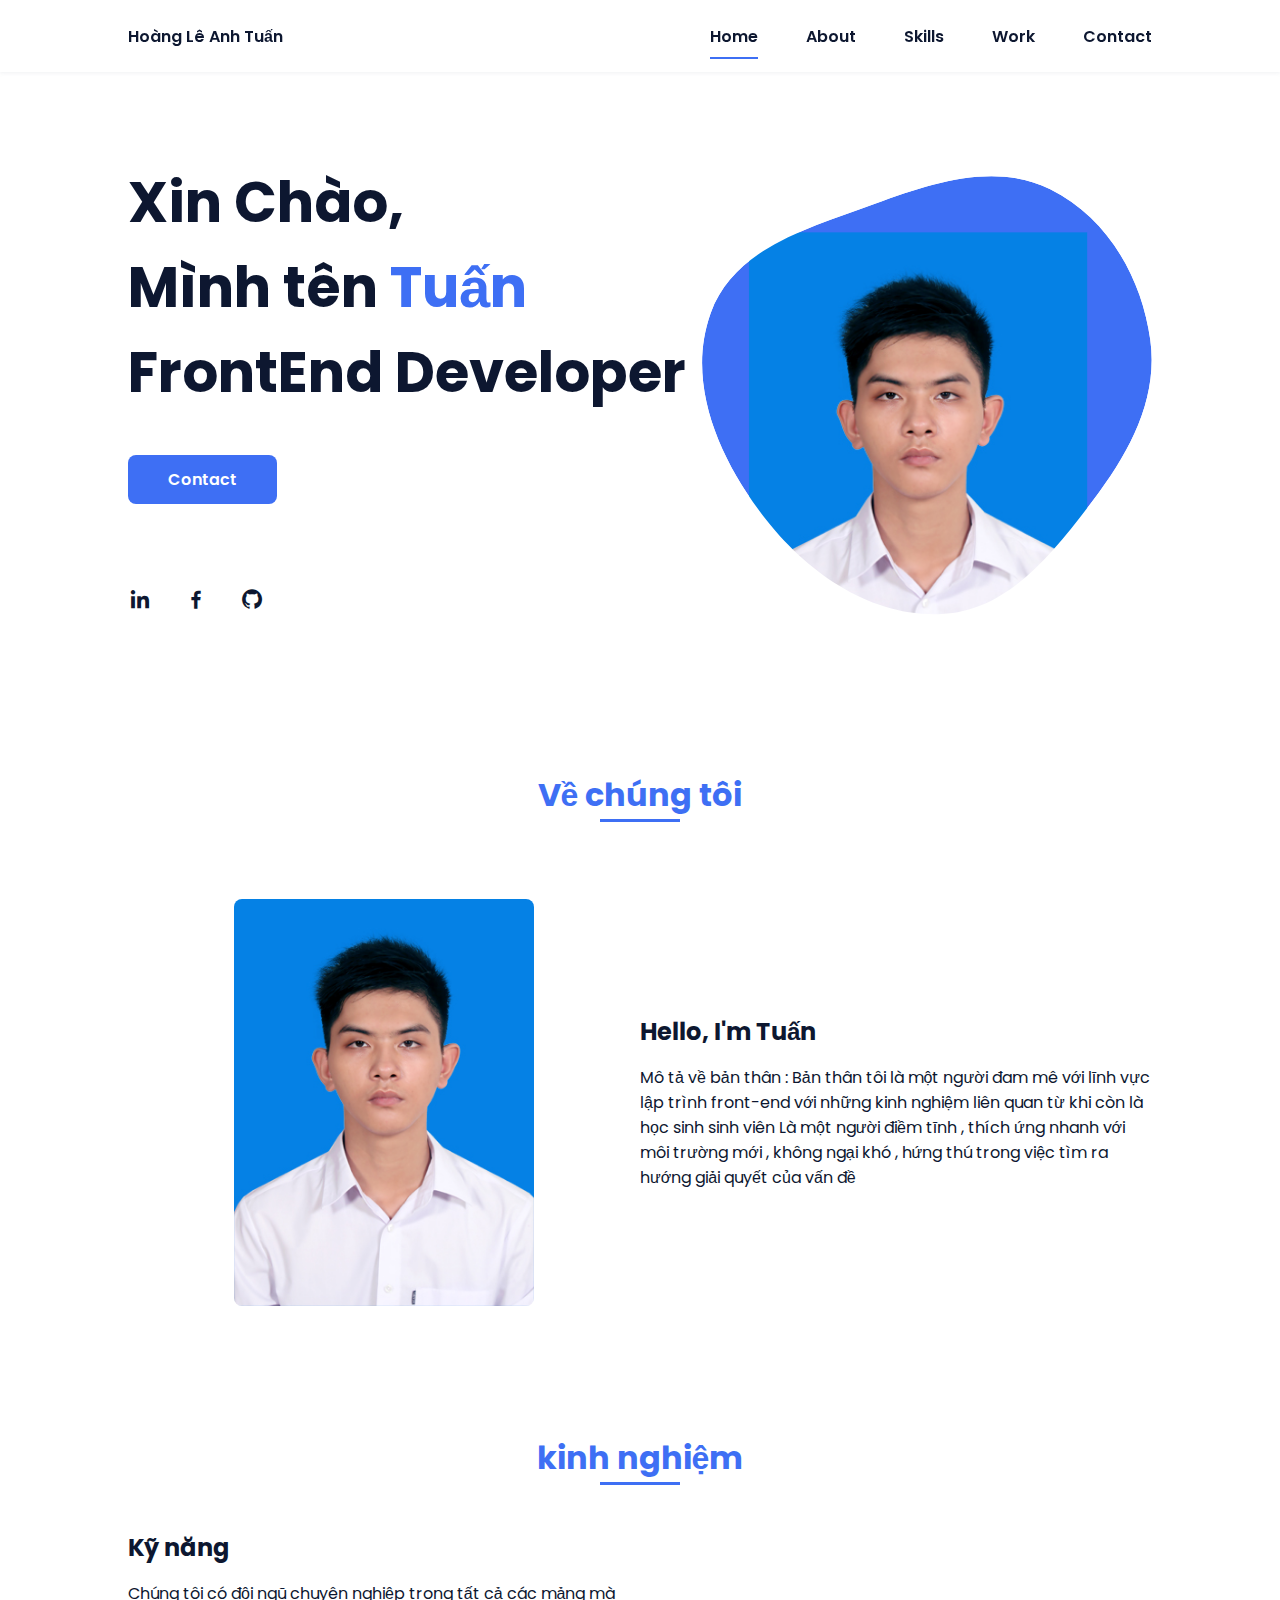
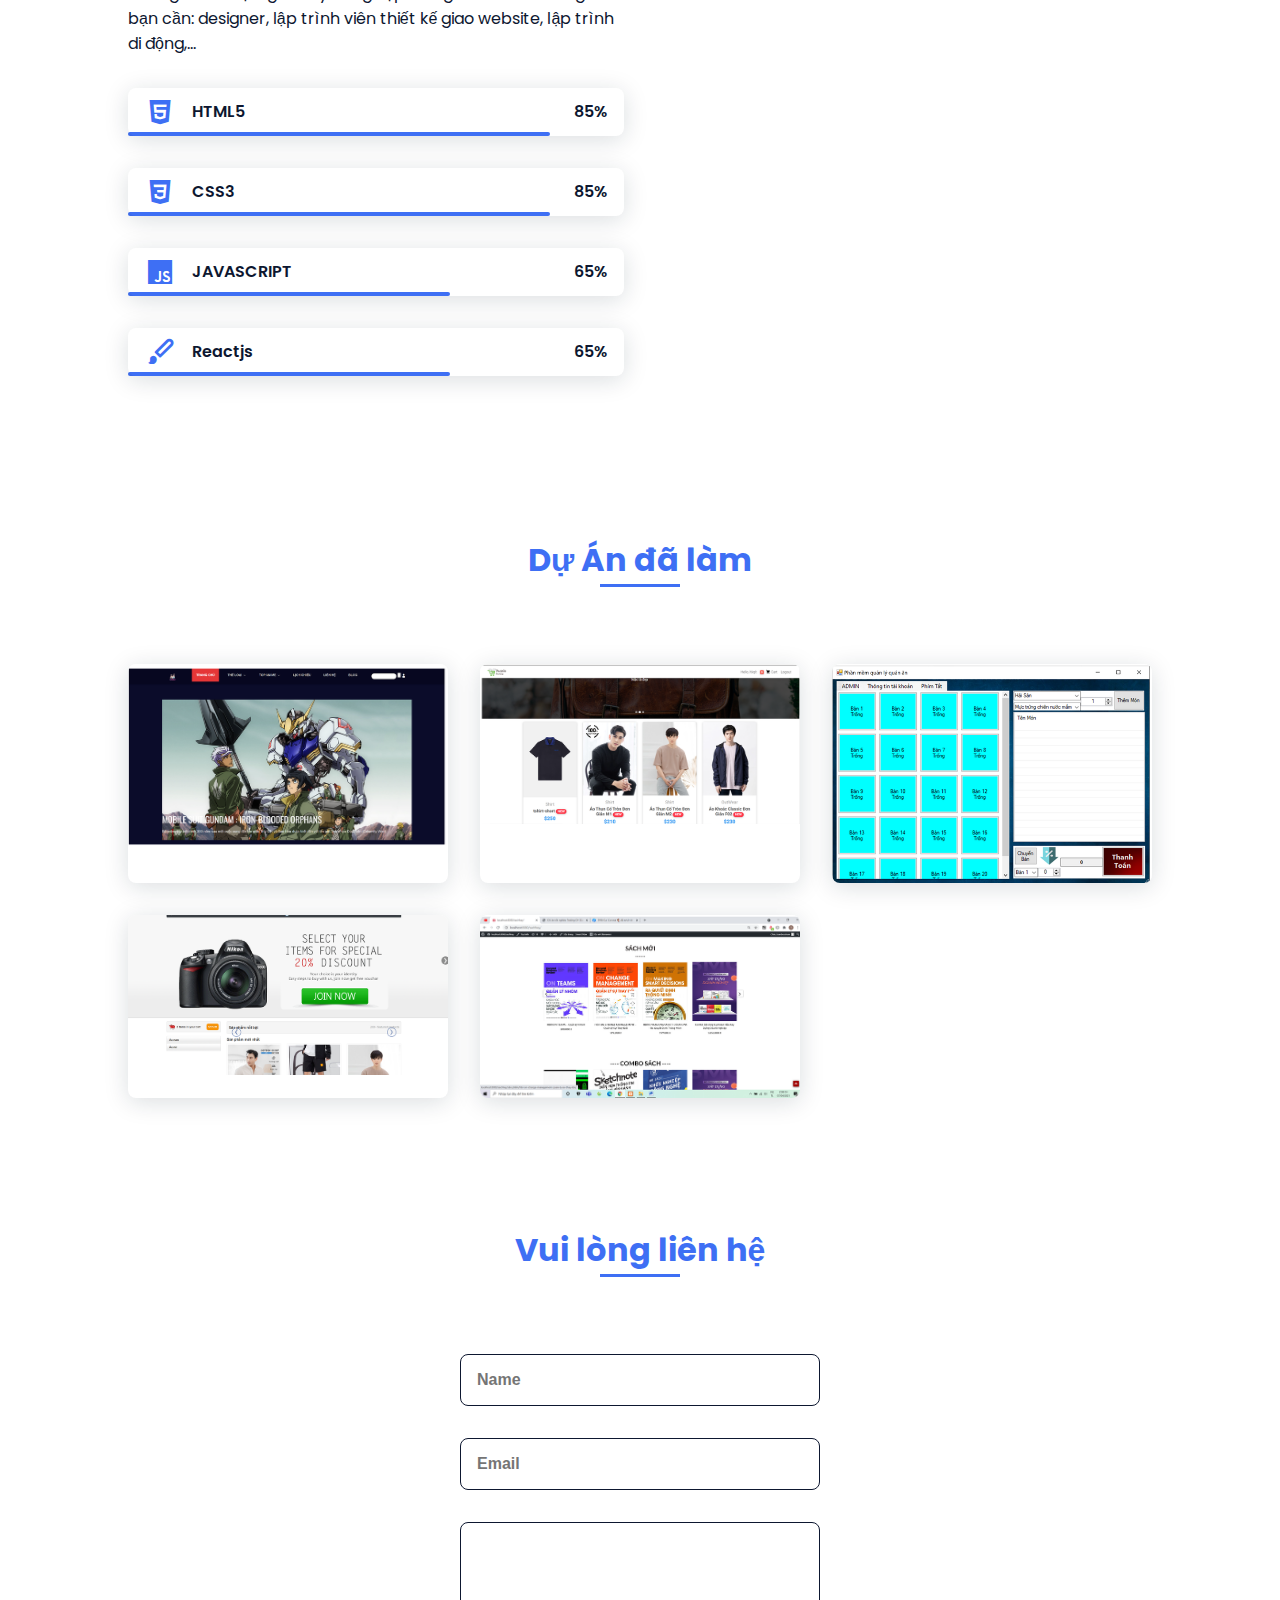
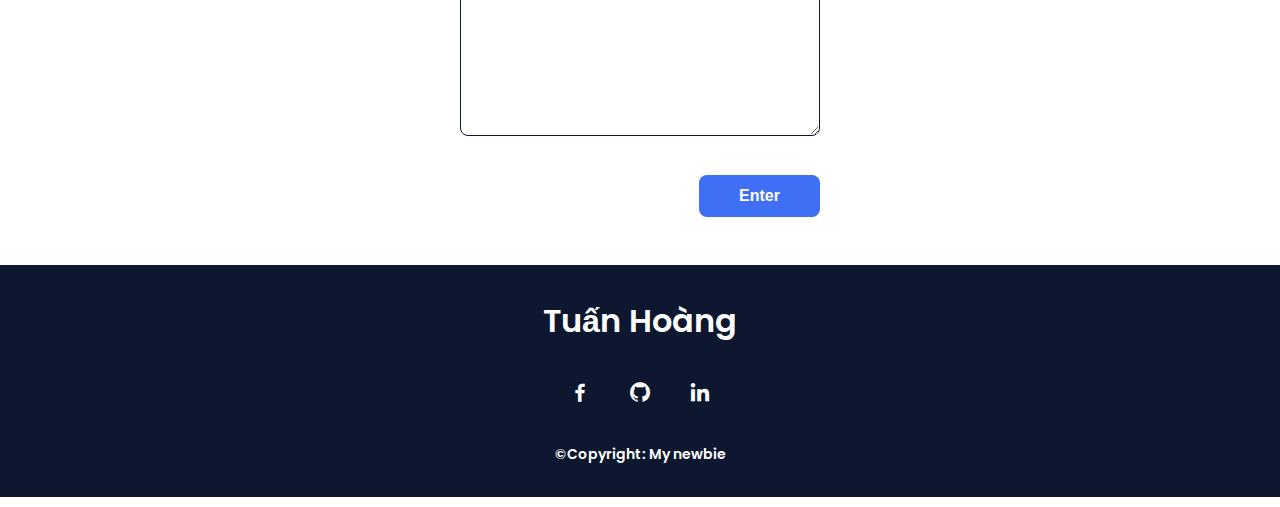
==== commit ac501190: "okeeeeeeeeeeeeee" ====
--- a/assets/index.html
+++ b/assets/index.html
@@ -190,8 +190,7 @@
 
       <!--===== WORK =====-->
       <section class="work section" id="work">
-        <h2 class="section-title>Dự Án đã làm</h2>
-
+        <h2 class="section-title">Dự Án đã làm</h2>
         <div class="work__container bd-grid">
           <a href="https://github.com/Web-Anime" class="work__img">
             <img src="../assets/img/work1.png" alt="" />
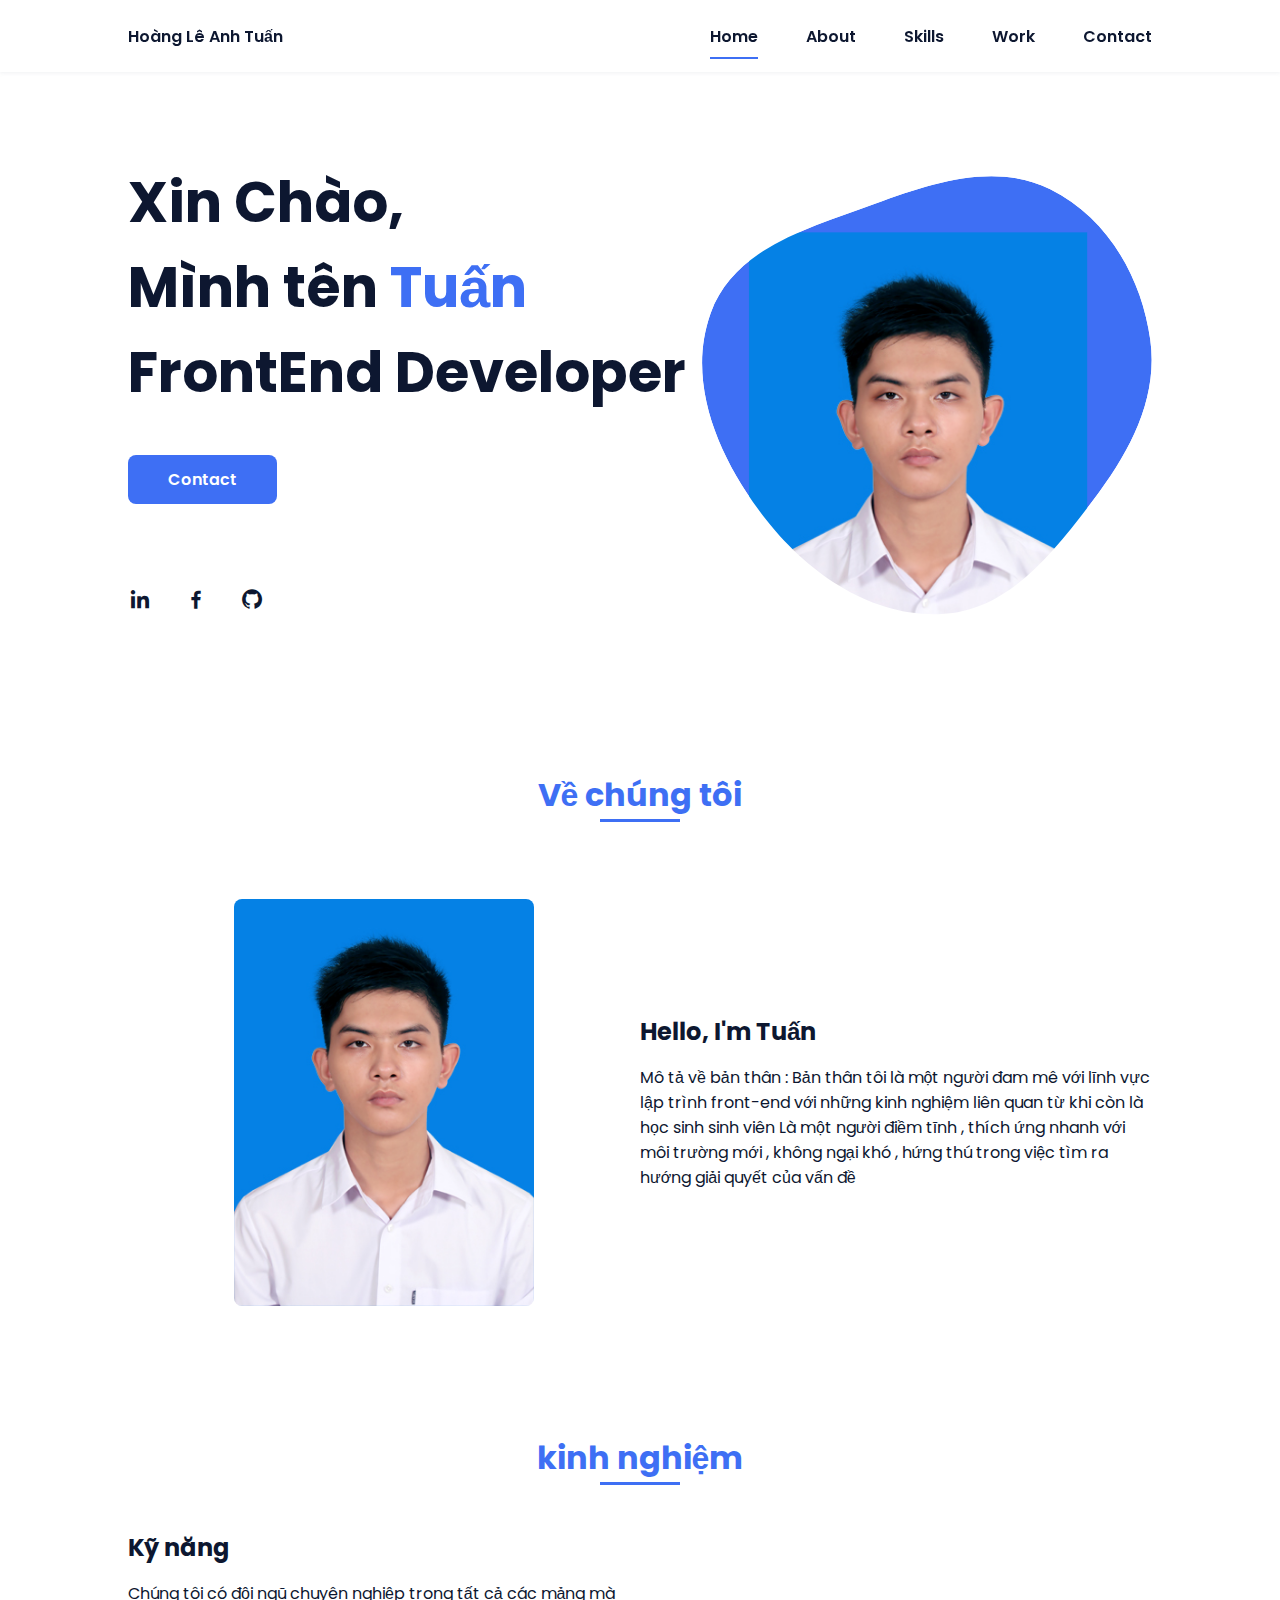
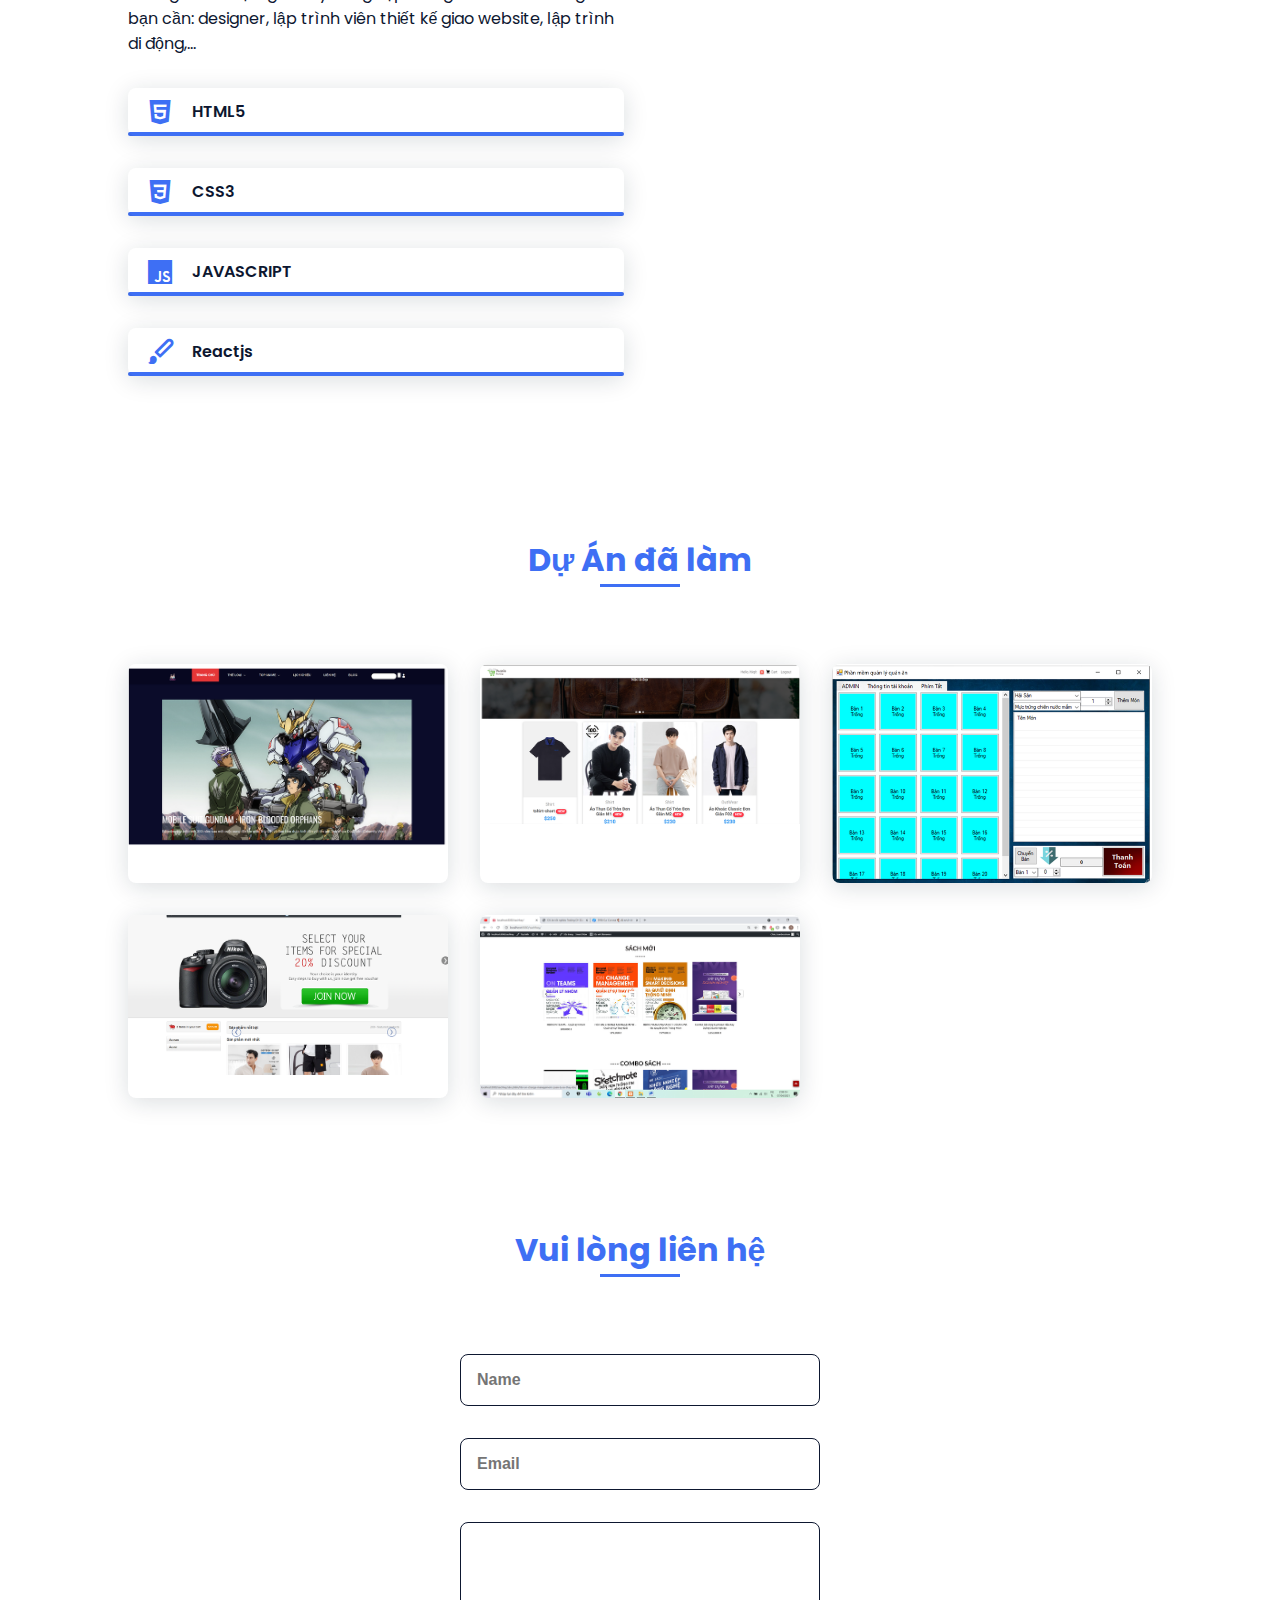
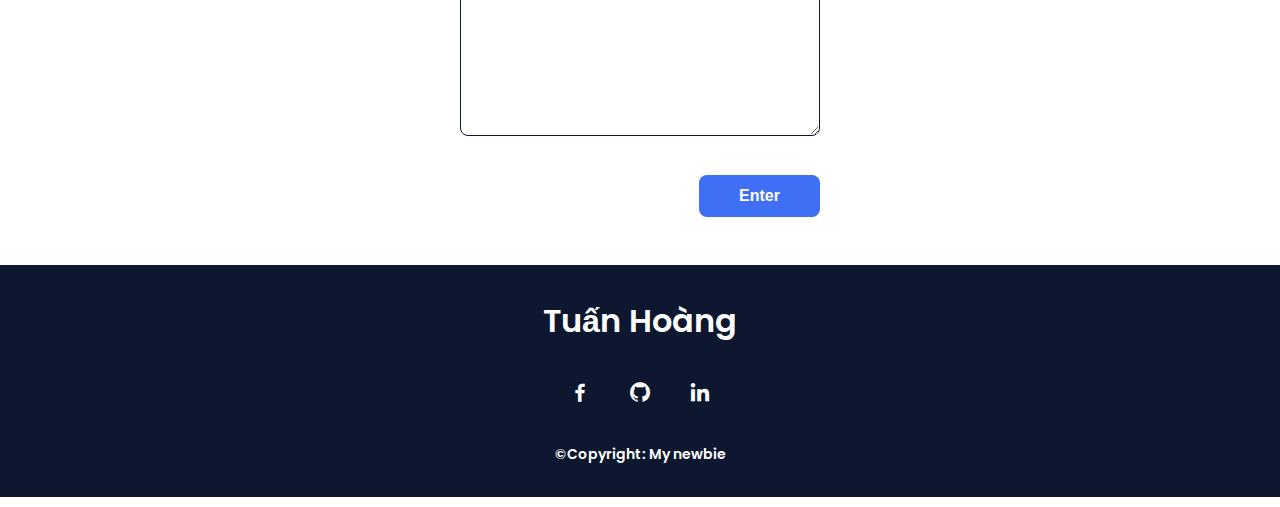
==== commit 7d287d80: "lmao" ====
--- a/assets/index.html
+++ b/assets/index.html
@@ -7,7 +7,7 @@
     <link
       rel="shortcut icon"
       type="image/jpg"
-      href="./assets/img/favicon.jpg"
+      href="../assets/img/favicon.jpg"
     />
     <!-- =====BOX ICONS===== -->
     <link
@@ -146,9 +146,6 @@
                 <span class="skills__name">HTML5</span>
               </div>
               <div class="skills__bar skills__html"></div>
-              <div>
-                <span class="skills__percentage">85%</span>
-              </div>
             </div>
             <div class="skills__data">
               <div class="skills__names">
@@ -156,9 +153,6 @@
                 <span class="skills__name">CSS3</span>
               </div>
               <div class="skills__bar skills__css"></div>
-              <div>
-                <span class="skills__percentage">85%</span>
-              </div>
             </div>
             <div class="skills__data">
               <div class="skills__names">
@@ -166,9 +160,6 @@
                 <span class="skills__name">JAVASCRIPT</span>
               </div>
               <div class="skills__bar skills__js"></div>
-              <div>
-                <span class="skills__percentage">65%</span>
-              </div>
             </div>
             <div class="skills__data">
               <div class="skills__names">
@@ -176,9 +167,6 @@
                 <span class="skills__name">Reactjs</span>
               </div>
               <div class="skills__bar skills__ux"></div>
-              <div>
-                <span class="skills__percentage">65%</span>
-              </div>
             </div>
           </div>
 
--- a/assets/css/styles.css
+++ b/assets/css/styles.css
@@ -325,19 +325,19 @@
 }
 
 .skills__html {
-  width: 85%;
+  width: 100%;
 }
 
 .skills__css {
-  width: 85%;
+  width: 100%;
 }
 
 .skills__js {
-  width: 65%;
+  width: 100%;
 }
 
 .skills__ux {
-  width: 65%;
+  width: 100%;
 }
 
 .skills__img {
